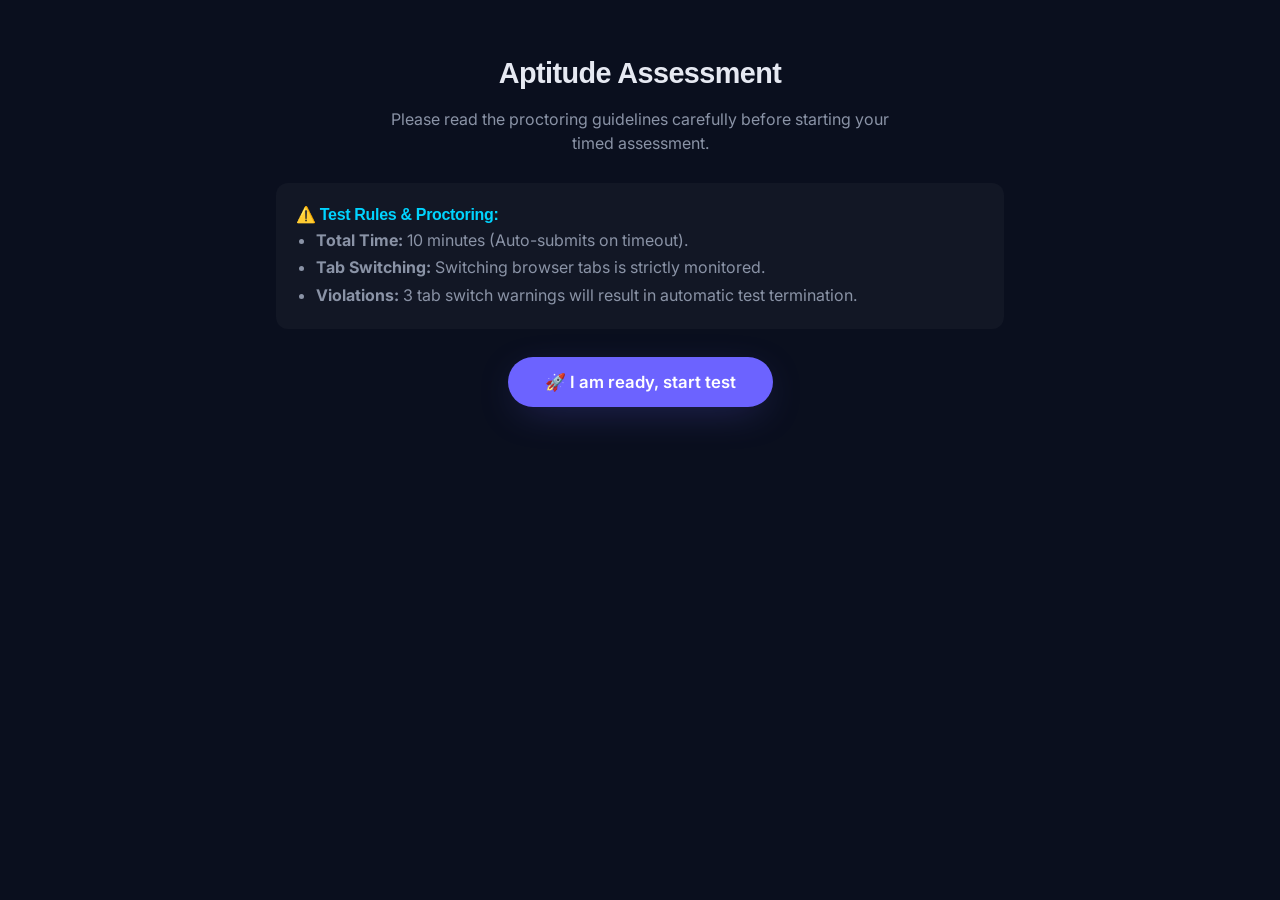
==== aptitude.html @ b6355f8c "Initial commit" ====
<!DOCTYPE html>
<html lang="en">
<head>
  <meta charset="UTF-8" />
  <meta name="viewport" content="width=device-width, initial-scale=1.0"/>
  <title>Aptitude Assessment | CareerPrepX</title>
  <link rel="stylesheet" href="styles.css" />
</head>
<body>

  <div class="app-wrapper">
    <div class="card">
      
      <!-- 1. PRE-TEST CONFIRMATION SCREEN -->
      <div id="start-screen" style="text-align: center; padding: 20px 10px;">
        <h2 style="font-size: 1.8rem; margin-bottom: 12px;">Aptitude Assessment</h2>
        <p style="color: var(--text-muted); max-width: 500px; margin: 0 auto 28px auto;">
          Please read the proctoring guidelines carefully before starting your timed assessment.
        </p>
        
        <div style="background: rgba(255,255,255,0.03); border: 1px solid var(--border-color); border-radius: 12px; padding: 20px; text-align: left; margin-bottom: 28px;">
          <h4 style="margin-top:0; color: var(--accent);">⚠️ Test Rules & Proctoring:</h4>
          <ul style="color: var(--text-muted); padding-left: 20px; line-height: 1.7; margin-bottom: 0;">
            <li><strong>Total Time:</strong> 10 minutes (Auto-submits on timeout).</li>
            <li><strong>Tab Switching:</strong> Switching browser tabs is strictly monitored.</li>
            <li><strong>Violations:</strong> 3 tab switch warnings will result in automatic test termination.</li>
          </ul>
        </div>

        <button class="btn btn-primary" onclick="confirmAndStart()" style="padding: 14px 36px; font-size: 1.05rem;">
          🚀 I am ready, start test
        </button>
      </div>

      <!-- 2. ACTIVE TEST CONTAINER (HIDDEN UNTIL CONFIRMED) -->
      <div id="test-container" style="display: none;">
        <div class="proctor-header">
          <div>
            <h3 style="margin: 0 0 4px 0;">Proctored Test</h3>
            <small style="color: var(--text-muted);">CareerPrepX Engine</small>
          </div>
          <div style="display: flex; gap: 10px;">
            <span class="badge badge-timer">⏱️ <span id="session-timer">10:00</span></span>
            <span class="badge badge-warning">⚠️ Warnings: <span id="warning-counter">0</span>/3</span>
          </div>
        </div>

        <div id="question-card">
          <p style="text-align: center; color: var(--text-muted);">Fetching questions...</p>
        </div>
      </div>

      <!-- 3. SCORE RESULT TABLE (HIDDEN UNTIL SUBMITTED) -->
      <div id="result-screen" style="display: none;">
        <h2 style="text-align: center; margin-bottom: 8px;">Assessment Completed</h2>
        <p style="text-align: center; color: var(--text-muted); margin-bottom: 24px;">Here is your performance summary:</p>

        <table class="results-table">
          <thead>
            <tr>
              <th>Metric</th>
              <th>Result</th>
            </tr>
          </thead>
          <tbody id="result-table-body">
            <!-- Populated dynamically -->
          </tbody>
        </table>

        <div style="text-align: center; margin-top: 28px;">
          <button class="btn btn-primary" onclick="window.location.href='index.html'">Return to Dashboard</button>
        </div>
      </div>

    </div>
  </div>

  <script>
    let questions = [];
    let currentIndex = 0;
    let userAnswers = {};
    let warningCount = 0;
    let timeRemaining = 600;
    let timerInterval = null;
    let startTime = null;

    // Triggered when user clicks "I am ready"
    async function confirmAndStart() {
      document.getElementById('start-screen').style.display = 'none';
      document.getElementById('test-container').style.display = 'block';
      
      startTime = Date.now();
      await fetchQuestions();
    }

    async function fetchQuestions() {
      try {
        const res = await fetch('get_aptitude_questions.php');
        const data = await res.json();
        
        if (data.status === 'success' && data.questions.length > 0) {
          questions = data.questions;
          renderQuestion(0);
          startTimer();
          initProctoring();
        } else {
          document.getElementById('question-card').innerHTML = `<p style="color:var(--danger); text-align:center;">${data.message}</p>`;
        }
      } catch (err) {
        document.getElementById('question-card').innerHTML = `<p style="color:var(--danger); text-align:center;">Error connecting to API. Verify Apache and MySQL.</p>`;
      }
    }

    function renderQuestion(index) {
      const q = questions[index];
      const card = document.getElementById('question-card');
      
      card.innerHTML = `
        <div style="display:flex; justify-content:space-between; align-items:center; margin-bottom:16px;">
          <span style="background:rgba(99,102,241,0.15); color:var(--accent); padding:4px 10px; border-radius:6px; font-size:0.8rem; font-weight:600;">${q.category}</span>
          <span style="color:var(--text-muted); font-size:0.85rem;">Question ${index + 1} of ${questions.length}</span>
        </div>
        <h3 style="margin-bottom:24px; font-weight:600; font-size:1.15rem;">${q.question_text}</h3>
        
        ${['a', 'b', 'c', 'd'].map(opt => `
          <label class="option-label">
            <input type="radio" name="option" value="${opt.toUpperCase()}" 
              ${userAnswers[q.id] === opt.toUpperCase() ? 'checked' : ''} 
              onchange="saveAnswer(${q.id}, '${opt.toUpperCase()}')">
            <strong>${opt.toUpperCase()}:</strong>&nbsp; ${q['option_' + opt]}
          </label>
        `).join('')}

        <div style="display:flex; justify-content:space-between; margin-top:32px;">
          <button class="btn btn-secondary" onclick="prevQ()" ${index === 0 ? 'disabled' : ''}>Previous</button>
          ${index === questions.length - 1 
            ? `<button class="btn btn-success" onclick="submitExam('Completed')">Submit Assessment</button>` 
            : `<button class="btn btn-primary" onclick="nextQ()">Next Question</button>`}
        </div>
      `;
    }

    function saveAnswer(qId, val) {
      userAnswers[qId] = val;
    }

    function prevQ() {
      if (currentIndex > 0) {
        currentIndex--;
        renderQuestion(currentIndex);
      }
    }

    function nextQ() {
      if (currentIndex < questions.length - 1) {
        currentIndex++;
        renderQuestion(currentIndex);
      }
    }

    function startTimer() {
      timerInterval = setInterval(() => {
        timeRemaining--;
        const mins = Math.floor(timeRemaining / 60);
        const secs = timeRemaining % 60;
        document.getElementById('session-timer').textContent = `${mins}:${secs < 10 ? '0' : ''}${secs}`;
        
        if (timeRemaining <= 0) {
          clearInterval(timerInterval);
          alert('Time expired! Submitting assessment automatically.');
          submitExam('Time Expired');
        }
      }, 1000);
    }

    function initProctoring() {
      document.addEventListener('visibilitychange', () => {
        if (document.hidden && document.getElementById('test-container').style.display !== 'none') {
          warningCount++;
          document.getElementById('warning-counter').textContent = warningCount;
          
          if (warningCount >= 3) {
            alert('SECURITY VIOLATION: Exceeded 3 tab switches. Test terminated.');
            submitExam('Terminated (Tab Switch)');
          } else {
            alert(`SECURITY WARNING (${warningCount}/3): Do not switch tabs during assessment!`);
          }
        }
      });
    }

    async function submitExam(reason) {
      clearInterval(timerInterval);
      const timeTaken = Math.floor((Date.now() - startTime) / 1000);

      const payload = {
        answers: userAnswers,
        time_taken: timeTaken,
        warnings: warningCount,
        status: reason
      };

      try {
        const res = await fetch('submit_aptitude.php', {
          method: 'POST',
          headers: { 'Content-Type': 'application/json' },
          body: JSON.stringify(payload)
        });
        const result = await res.json();
        
        if (result.status === 'success') {
          showResultsTable(result);
        } else {
          alert('Error: ' + result.message);
        }
      } catch (err) {
        alert('Transmission error saving exam results.');
      }
    }

    // Displays the structured summary table
    function showResultsTable(res) {
      document.getElementById('test-container').style.display = 'none';
      document.getElementById('result-screen').style.display = 'block';

      const tbody = document.getElementById('result-table-body');
      tbody.innerHTML = `
        <tr>
          <td>Score Percentage</td>
          <td><strong style="color:var(--accent); font-size:1.1rem;">${res.score_percentage}%</strong></td>
        </tr>
        <tr>
          <td>Correct Answers</td>
          <td>${res.correct_answers} / ${res.total_questions}</td>
        </tr>
        <tr>
          <td>Time Elapsed</td>
          <td>${res.time_taken} seconds</td>
        </tr>
        <tr>
          <td>Tab Switching Warnings</td>
          <td>${res.warnings} / 3</td>
        </tr>
        <tr>
          <td>Completion Status</td>
          <td><span style="color:${res.completion_status === 'Completed' ? 'var(--success)' : 'var(--danger)'}; font-weight:600;">${res.completion_status}</span></td>
        </tr>
      `;
    }
  </script>
</body>
</html>
---- styles.css ----
/* 1. Import Inter (Modern, Clean, High-Readability Font) */
@import url('https://fonts.googleapis.com/css2?family=Inter:wght@300;400;500;600;700;800&display=swap');

:root {
  /* 2. Set as main font variable */
  --font-sans: 'Inter', -apple-system, BlinkMacSystemFont, 'Segoe UI', Roboto, sans-serif;
  
  /* Modern font smoothing & tracking defaults */
  --letter-spacing-heading: -0.02em;
}

/* 3. Apply globally */
body {
  font-family: var(--font-sans);
  -webkit-font-smoothing: antialiased;
  -moz-osx-font-smoothing: grayscale;
}

h1, h2, h3, h4, h5, h6 {
  font-family: var(--font-sans);
  letter-spacing: var(--letter-spacing-heading);
  font-weight: 700;
}

:root {
  --bg: #0A0F1E;
  --surface: rgba(255,255,255,0.04);
  --surface-2: rgba(255,255,255,0.06);
  --border: #1E293B;
  --text: #E6E9F2;
  --text-muted: #8A93A6;
  --primary: #6C63FF;
  --accent: #00D4FF;
  --success: #22D3A5;
  --warning: #F59E0B;
  --danger: #ef4444;
  --shadow: 0 10px 40px -12px rgba(108,99,255,0.35);
}
[data-theme="light"] {
  --bg: #F8FAFC;
  --surface: #FFFFFF;
  --surface-2: #F1F5F9;
  --border: #E2E8F0;
  --text: #0F172A;
  --text-muted: #475569;
  --primary: #4F46E5;
  --accent: #0891B2;
  --shadow: 0 8px 24px -12px rgba(79,70,229,0.25);
}

* { box-sizing: border-box; margin: 0; padding: 0; }
html, body { background: var(--bg); color: var(--text); font-family: 'Inter', system-ui, sans-serif; -webkit-font-smoothing: antialiased; line-height: 1.5; }
h1,h2,h3,h4,h5 { font-family: 'Space Grotesk', sans-serif; letter-spacing: -0.02em; font-weight: 700; }
a { color: inherit; text-decoration: none; }
button { font-family: inherit; cursor: pointer; border: 0; }
img { max-width: 100%; display: block; }

/* Layout helpers */
.container { max-width: 1240px; margin: 0 auto; padding: 0 24px; }
.grid { display: grid; gap: 20px; }
.flex { display: flex; }
.between { display: flex; align-items: center; justify-content: space-between; }
.center { display: flex; align-items: center; gap: 10px; }
.muted { color: var(--text-muted); }
.small { font-size: 13px; }
.tiny { font-size: 11px; text-transform: uppercase; letter-spacing: 0.14em; color: var(--text-muted); }

/* Navbar */
.nav { position: sticky; top: 0; z-index: 50; background: color-mix(in oklab, var(--bg) 82%, transparent); border-bottom: 1px solid var(--border); backdrop-filter: blur(14px); }
.nav-inner { display: flex; align-items: center; justify-content: space-between; padding: 16px 24px; max-width: 1240px; margin: 0 auto; }
.brand { display: flex; align-items: center; gap: 10px; font-family: 'Space Grotesk'; font-weight: 700; font-size: 18px; }
.brand-mark { width: 32px; height: 32px; border-radius: 10px; background: linear-gradient(135deg, var(--primary), var(--accent)); display: grid; place-items: center; color: white; font-weight: 700; }
.nav-links { display: flex; gap: 28px; }
.nav-links a { color: var(--text-muted); font-size: 14px; }
.nav-links a:hover { color: var(--text); }
.nav-actions { display: flex; align-items: center; gap: 14px; }

/* Theme toggle */
.theme-toggle { background: var(--surface); border: 1px solid var(--border); color: var(--text); padding: 8px 12px; border-radius: 999px; font-size: 13px; display: inline-flex; align-items: center; gap: 8px; }
.theme-toggle:hover { border-color: var(--primary); }

/* Buttons */
.btn { display: inline-flex; align-items: center; gap: 8px; padding: 12px 22px; border-radius: 999px; font-size: 14px; font-weight: 600; border: 1px solid transparent; transition: transform .05s ease; }
.btn:active { transform: translateY(1px); }
.btn-primary { background: var(--primary); color: #fff; box-shadow: var(--shadow); }
.btn-ghost { background: var(--surface); color: var(--text); border-color: var(--border); }
.btn-accent { background: var(--accent); color: #001018; }
.btn-outline { background: transparent; color: var(--text); border-color: var(--border); }

/* Panels / cards */
.panel { background: var(--surface); border: 1px solid var(--border); border-radius: 18px; padding: 22px; }
.panel h3 { font-size: 18px; margin-bottom: 8px; }
.panel-strong { background: var(--surface-2); }

.pill { display: inline-flex; align-items: center; gap: 6px; padding: 4px 10px; border-radius: 999px; font-size: 12px; border: 1px solid var(--border); background: var(--surface); color: var(--text-muted); }
.pill-primary { color: var(--primary); border-color: color-mix(in oklab, var(--primary) 40%, transparent); background: color-mix(in oklab, var(--primary) 12%, transparent); }
.pill-accent  { color: var(--accent);  border-color: color-mix(in oklab, var(--accent) 40%, transparent);  background: color-mix(in oklab, var(--accent) 12%, transparent); }
.pill-success { color: var(--success); border-color: color-mix(in oklab, var(--success) 40%, transparent); background: color-mix(in oklab, var(--success) 14%, transparent); }
.pill-warning { color: var(--warning); border-color: color-mix(in oklab, var(--warning) 40%, transparent); background: color-mix(in oklab, var(--warning) 14%, transparent); }
.pill-danger  { color: var(--danger);  border-color: color-mix(in oklab, var(--danger) 40%, transparent);  background: color-mix(in oklab, var(--danger) 14%, transparent); }

.badge { padding: 3px 8px; border-radius: 8px; background: var(--surface-2); border: 1px solid var(--border); font-size: 12px; }

/* Hero */
.hero { padding: 88px 0 60px; }
.hero-grid { display: grid; grid-template-columns: 1.15fr 1fr; gap: 48px; align-items: center; }
.hero h1 { font-size: clamp(38px, 5vw, 60px); line-height: 1.05; }
.hero .grad { background: linear-gradient(90deg, var(--primary), var(--accent)); -webkit-background-clip: text; background-clip: text; color: transparent; }
.hero p.lead { color: var(--text-muted); font-size: 18px; margin: 20px 0 28px; max-width: 560px; }
.hero-ctas { display: flex; gap: 12px; flex-wrap: wrap; }

.readiness-card { padding: 24px; }
.ring { width: 180px; height: 180px; margin: 0 auto; position: relative; }
.ring svg { transform: rotate(-90deg); }
.ring .num { position: absolute; inset: 0; display: grid; place-items: center; font-family: 'Space Grotesk'; font-weight: 700; font-size: 44px; }
.stat-row { display: grid; grid-template-columns: repeat(3,1fr); gap: 10px; margin-top: 22px; }
.stat { text-align: center; padding: 12px; border: 1px solid var(--border); border-radius: 14px; background: var(--surface-2); }
.stat .v { font-family: 'Space Grotesk'; font-size: 20px; font-weight: 700; }
.stat .l { font-size: 11px; color: var(--text-muted); text-transform: uppercase; letter-spacing: 0.1em; margin-top: 2px; }

/* Stat strip */
.strip { display: grid; grid-template-columns: repeat(4, 1fr); gap: 16px; padding: 24px 0; border-top: 1px solid var(--border); border-bottom: 1px solid var(--border); margin: 40px 0; }
.strip .item { text-align: center; }
.strip .num { font-family: 'Space Grotesk'; font-size: 28px; font-weight: 700; }
.strip .lbl { color: var(--text-muted); font-size: 12px; text-transform: uppercase; letter-spacing: 0.15em; }

/* Section */
.section { padding: 72px 0; }
.section-head { text-align: center; margin-bottom: 40px; }
.section-head h2 { font-size: clamp(28px, 3.5vw, 42px); }
.section-head p { color: var(--text-muted); margin-top: 10px; max-width: 640px; margin-inline: auto; }

/* Features bento */
.bento { display: grid; grid-template-columns: repeat(6, 1fr); gap: 18px; }
.bento .panel { min-height: 220px; }
.b-1 { grid-column: span 3; }
.b-2 { grid-column: span 3; }
.b-3 { grid-column: span 2; }
.b-4 { grid-column: span 2; }
.b-5 { grid-column: span 2; }
.b-6 { grid-column: span 3; }
.b-7 { grid-column: span 3; }
.feature-icon { width: 40px; height: 40px; border-radius: 12px; background: color-mix(in oklab, var(--primary) 18%, transparent); display: grid; place-items: center; color: var(--primary); font-weight: 700; margin-bottom: 12px; border: 1px solid color-mix(in oklab, var(--primary) 30%, transparent); }

/* Code preview */
.code { background: #060B18; border: 1px solid var(--border); border-radius: 12px; padding: 14px 16px; font-family: ui-monospace, "SF Mono", Menlo, monospace; font-size: 12.5px; color: #cfd6ea; overflow: auto; }
[data-theme="light"] .code { background: #0F172A; color: #E2E8F0; }
.code .k { color: #8ab4ff; }
.code .s { color: #7ee2b8; }
.code .c { color: #6b7ba0; }

/* Bars */
.bar { height: 8px; background: var(--surface-2); border-radius: 999px; overflow: hidden; border: 1px solid var(--border); }
.bar > i { display: block; height: 100%; background: linear-gradient(90deg, var(--primary), var(--accent)); }
.metric-row { display: flex; align-items: center; gap: 12px; margin-top: 10px; font-size: 13px; }
.metric-row .lbl { width: 96px; color: var(--text-muted); }
.metric-row .bar { flex: 1; }
.metric-row .val { width: 40px; text-align: right; font-weight: 600; }

/* How it works */
.hiw { display: grid; grid-template-columns: 1fr 1fr; gap: 40px; align-items: center; }
.steps { display: grid; gap: 14px; }
.step { display: flex; gap: 14px; padding: 16px; border: 1px solid var(--border); border-radius: 14px; background: var(--surface); }
.step .n { width: 32px; height: 32px; border-radius: 10px; background: color-mix(in oklab, var(--primary) 22%, transparent); color: var(--primary); font-weight: 700; display: grid; place-items: center; border: 1px solid color-mix(in oklab, var(--primary) 40%, transparent); flex: 0 0 32px; }
.step h4 { font-size: 15px; }
.step p { color: var(--text-muted); font-size: 13px; margin-top: 4px; }

/* Chat mock */
.chat { display: grid; gap: 12px; }
.bubble { padding: 14px 16px; border-radius: 16px; border: 1px solid var(--border); max-width: 92%; }
.bubble.ai { background: var(--surface-2); }
.bubble.me { background: color-mix(in oklab, var(--primary) 14%, transparent); border-color: color-mix(in oklab, var(--primary) 35%, transparent); margin-left: auto; }
.bubble .who { font-size: 11px; text-transform: uppercase; letter-spacing: 0.14em; color: var(--text-muted); margin-bottom: 6px; }

/* Table */
.table { width: 100%; border-collapse: separate; border-spacing: 0; }
.table th, .table td { text-align: left; padding: 14px 16px; border-bottom: 1px solid var(--border); font-size: 14px; }
.table thead th { color: var(--text-muted); font-weight: 600; font-size: 12px; text-transform: uppercase; letter-spacing: 0.12em; background: var(--surface-2); }
.table tbody tr:hover { background: var(--surface-2); }

/* Footer */
footer { border-top: 1px solid var(--border); padding: 40px 0; margin-top: 60px; color: var(--text-muted); font-size: 13px; }
footer .container { display: flex; justify-content: space-between; flex-wrap: wrap; gap: 16px; }

/* App shell (dashboard/aptitude/etc.) */
.app { display: grid; grid-template-columns: 260px 1fr; min-height: 100vh; }
.sidebar { border-right: 1px solid var(--border); background: var(--surface); padding: 20px; position: sticky; top: 0; height: 100vh; }
.sidebar .brand { margin-bottom: 24px; }
.side-nav { display: flex; flex-direction: column; gap: 4px; }
.side-nav a { padding: 10px 12px; border-radius: 10px; color: var(--text-muted); font-size: 14px; border: 1px solid transparent; }
.side-nav a:hover { background: var(--surface-2); color: var(--text); }
.side-nav a.active { background: color-mix(in oklab, var(--primary) 15%, transparent); border-color: color-mix(in oklab, var(--primary) 35%, transparent); color: var(--text); }
.main { padding: 28px 36px; }
.page-head { display: flex; align-items: end; justify-content: space-between; margin-bottom: 28px; flex-wrap: wrap; gap: 16px; }
.page-head h1 { font-size: 30px; }
.page-head p { color: var(--text-muted); margin-top: 6px; }

/* Metric card */
.metrics { display: grid; grid-template-columns: repeat(4, 1fr); gap: 16px; }
.metric { padding: 20px; border: 1px solid var(--border); border-radius: 16px; background: var(--surface); }
.metric .lbl { color: var(--text-muted); font-size: 12px; text-transform: uppercase; letter-spacing: 0.12em; }
.metric .v { font-family: 'Space Grotesk'; font-size: 30px; font-weight: 700; margin-top: 6px; }
.metric .sub { color: var(--success); font-size: 12px; margin-top: 4px; }

/* Aptitude */
.opt { display: flex; align-items: center; gap: 12px; padding: 14px 16px; border: 1px solid var(--border); border-radius: 12px; background: var(--surface); cursor: pointer; }
.opt:hover { border-color: var(--primary); }
.opt input { accent-color: var(--primary); }
.tabs { display: flex; gap: 8px; flex-wrap: wrap; }
.tab { padding: 8px 14px; border-radius: 999px; border: 1px solid var(--border); background: var(--surface); font-size: 13px; color: var(--text-muted); cursor: pointer; }
.tab.active { color: var(--text); border-color: color-mix(in oklab, var(--primary) 45%, transparent); background: color-mix(in oklab, var(--primary) 14%, transparent); }

/* Resume */
.drop { border: 2px dashed var(--border); border-radius: 18px; padding: 44px; text-align: center; background: var(--surface); }
.drop:hover { border-color: var(--primary); }
.kw { display: flex; flex-wrap: wrap; gap: 8px; }

/* Coding */
.split { display: grid; grid-template-columns: 1fr 1.1fr; gap: 20px; }
.editor { background: #060B18; border: 1px solid var(--border); border-radius: 14px; padding: 0; overflow: hidden; }
[data-theme="light"] .editor { background: #0F172A; }
.editor-bar { display: flex; align-items: center; justify-content: space-between; padding: 10px 14px; border-bottom: 1px solid var(--border); background: rgba(255,255,255,0.03); }
.editor pre { padding: 16px; color: #cfd6ea; font-family: ui-monospace, Menlo, monospace; font-size: 13px; overflow: auto; min-height: 320px; }
.select { background: var(--surface); border: 1px solid var(--border); color: var(--text); border-radius: 10px; padding: 6px 10px; font-size: 13px; }
.test { display: flex; justify-content: space-between; padding: 12px 14px; border: 1px solid var(--border); border-radius: 12px; background: var(--surface); font-family: ui-monospace, Menlo, monospace; font-size: 12.5px; }

/* Progress mini */
.mini { display: grid; grid-template-columns: repeat(3, 1fr); gap: 16px; }

/* Responsive */
@media (max-width: 1000px) {
  .hero-grid, .hiw, .split { grid-template-columns: 1fr; }
  .bento { grid-template-columns: repeat(2, 1fr); }
  .b-1,.b-2,.b-3,.b-4,.b-5,.b-6,.b-7 { grid-column: span 2; }
  .strip { grid-template-columns: repeat(2, 1fr); }
  .app { grid-template-columns: 1fr; }
  .sidebar { position: static; height: auto; }
  .metrics { grid-template-columns: repeat(2,1fr); }
  .nav-links { display: none; }
}

/* ==========================================================================
   ADDED PROCTORED TEST & ASSESSMENT LAYOUT EXTENSIONS
   ========================================================================== */

/* Centered card wrapper for test confirmation & summary screens */
.app-wrapper {
  width: 100%;
  max-width: 780px;
  margin: 32px auto;
  padding: 0 16px;
}

.proctor-header {
  display: flex;
  justify-content: space-between;
  align-items: center;
  padding-bottom: 20px;
  margin-bottom: 24px;
  border-bottom: 1px solid var(--border);
}

.badge-timer {
  background: color-mix(in oklab, var(--success) 14%, transparent);
  color: var(--success);
  border: 1px solid color-mix(in oklab, var(--success) 40%, transparent);
}

.badge-warning {
  background: color-mix(in oklab, var(--danger) 14%, transparent);
  color: var(--danger);
  border: 1px solid color-mix(in oklab, var(--danger) 40%, transparent);
}

/* Option Cards that hook into the existing .opt theme */
.option-label {
  display: flex;
  align-items: center;
  gap: 12px;
  padding: 14px 18px;
  margin: 12px 0;
  border: 1px solid var(--border);
  border-radius: 12px;
  background: var(--surface);
  cursor: pointer;
  transition: all 0.15s ease;
}

.option-label:hover {
  border-color: var(--primary);
  background: var(--surface-2);
}

.option-label input[type="radio"] {
  accent-color: var(--primary);
  width: 16px;
  height: 16px;
}

/* Structured Results Summary Table */
.results-table {
  width: 100%;
  border-collapse: separate;
  border-spacing: 0;
  margin: 20px 0;
  border: 1px solid var(--border);
  border-radius: 12px;
  overflow: hidden;
}

.results-table th, 
.results-table td {
  padding: 14px 18px;
  text-align: left;
  border-bottom: 1px solid var(--border);
  font-size: 14px;
}

.results-table tr:last-child td {
  border-bottom: none;
}

.results-table th {
  color: var(--text-muted);
  font-size: 12px;
  text-transform: uppercase;
  letter-spacing: 0.12em;
  background: var(--surface-2);
}
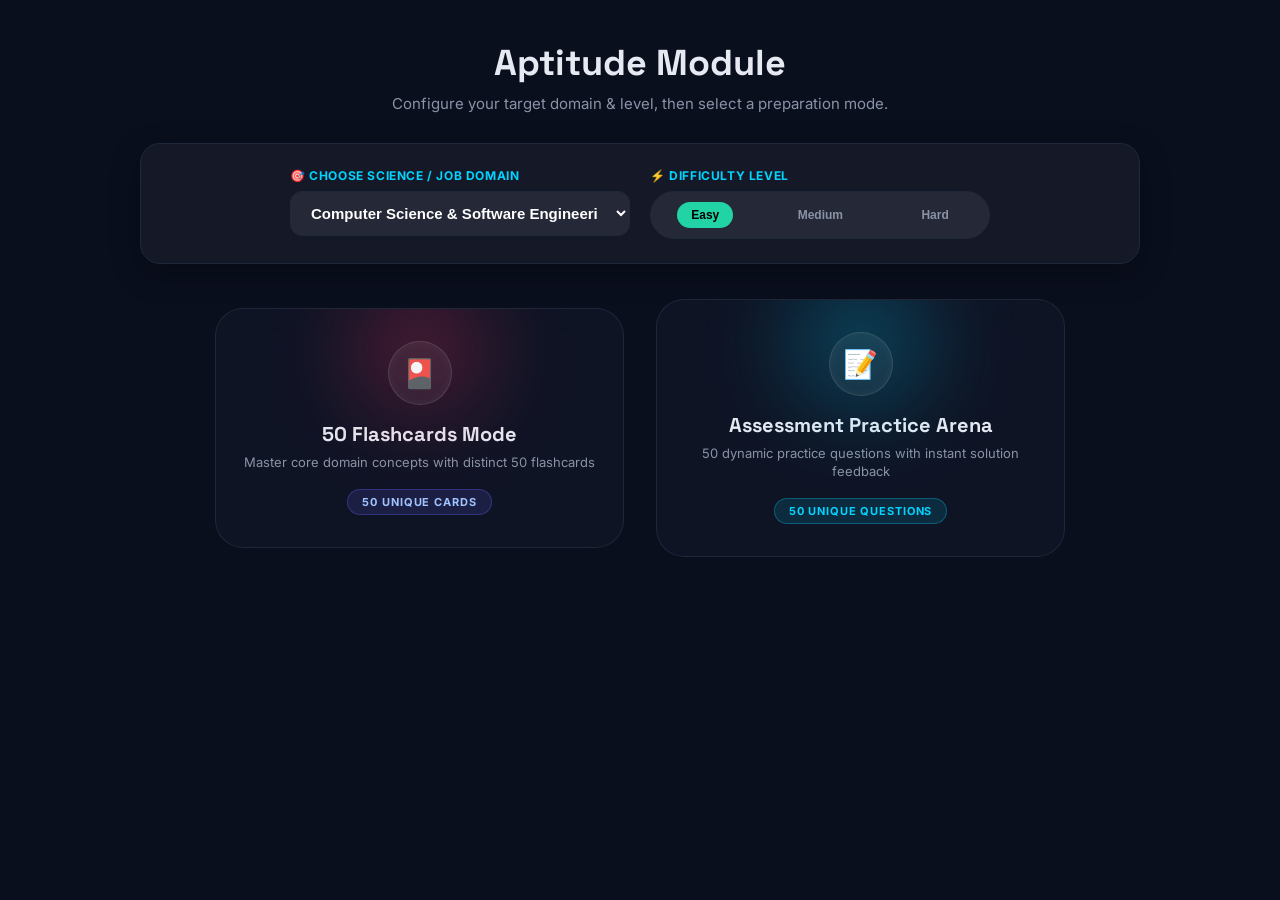
==== commit e2f8afaf: "added aptitide in both modes, chnaged ui" ====
--- a/aptitude.html
+++ b/aptitude.html
@@ -1,251 +1,832 @@
 <!DOCTYPE html>
-<html lang="en">
+<html lang="en" data-theme="dark">
 <head>
-  <meta charset="UTF-8" />
-  <meta name="viewport" content="width=device-width, initial-scale=1.0"/>
-  <title>Aptitude Assessment | CareerPrepX</title>
-  <link rel="stylesheet" href="styles.css" />
+  <meta charset="UTF-8">
+  <meta name="viewport" content="width=device-width, initial-scale=1.0">
+  <title>Aptitude Assessment Module</title>
+  <style>
+    @import url('https://fonts.googleapis.com/css2?family=Inter:wght@300;400;500;600;700;800&family=Space+Grotesk:wght@500;600;700&display=swap');
+
+    :root {
+      --font-sans: 'Inter', -apple-system, BlinkMacSystemFont, sans-serif;
+      --font-heading: 'Space Grotesk', sans-serif;
+
+      --bg: #0A0F1E;
+      --surface: rgba(255, 255, 255, 0.04);
+      --surface-2: rgba(255, 255, 255, 0.07);
+      --border: #1E293B;
+      --text: #E6E9F2;
+      --text-muted: #8A93A6;
+      --primary: #6C63FF;
+      --accent: #00D4FF;
+      --success: #22D3A5;
+      --warning: #F59E0B;
+      --danger: #ef4444;
+
+      --card-front-bg: rgba(20, 35, 28, 0.9);
+      --card-front-border: #2A4839;
+      --card-front-text: #CAFFBF;
+
+      --card-back-bg: rgba(40, 32, 20, 0.9);
+      --card-back-border: #524227;
+      --card-back-text: #FDFFB6;
+    }
+
+    * { box-sizing: border-box; margin: 0; padding: 0; }
+    body {
+      background: var(--bg);
+      color: var(--text);
+      font-family: var(--font-sans);
+      padding: 40px 20px;
+      min-height: 100vh;
+    }
+
+    .container { max-width: 1000px; margin: 0 auto; }
+
+    /* Header */
+    .header {
+      text-align: center;
+      margin-bottom: 30px;
+    }
+    .header h1 {
+      font-family: var(--font-heading);
+      font-size: 36px;
+      margin-bottom: 8px;
+    }
+    .header p {
+      color: var(--text-muted);
+      font-size: 15px;
+    }
+
+    /* GLOBAL SELECTION HUB */
+    .global-controls {
+      background: var(--surface);
+      border: 1px solid var(--border);
+      border-radius: 20px;
+      padding: 24px;
+      margin-bottom: 35px;
+      display: flex;
+      flex-direction: column;
+      gap: 16px;
+      align-items: center;
+      box-shadow: 0 10px 30px rgba(0,0,0,0.3);
+    }
+    .controls-row {
+      display: flex;
+      gap: 20px;
+      width: 100%;
+      max-width: 700px;
+      flex-wrap: wrap;
+      justify-content: center;
+    }
+    .control-group {
+      flex: 1;
+      min-width: 250px;
+      display: flex;
+      flex-direction: column;
+      gap: 8px;
+    }
+    .control-label {
+      font-size: 12px;
+      font-weight: 700;
+      text-transform: uppercase;
+      letter-spacing: 0.05em;
+      color: var(--accent);
+    }
+    .big-select {
+      background: var(--surface-2);
+      border: 1px solid var(--border);
+      color: #fff;
+      padding: 12px 16px;
+      border-radius: 12px;
+      font-size: 15px;
+      font-weight: 600;
+      outline: none;
+      cursor: pointer;
+      width: 100%;
+    }
+    .big-select option {
+      background: #0A0F1E;
+      color: #fff;
+    }
+
+    /* PAGE VIEWS */
+    .page-view { display: none; }
+    .page-view.active { display: block; }
+
+    .back-btn {
+      display: inline-flex;
+      align-items: center;
+      gap: 8px;
+      background: var(--surface-2);
+      border: 1px solid var(--border);
+      color: var(--text);
+      padding: 8px 18px;
+      border-radius: 999px;
+      font-size: 13px;
+      font-weight: 600;
+      cursor: pointer;
+      margin-bottom: 24px;
+      transition: all 0.2s ease;
+    }
+    .back-btn:hover { background: rgba(255, 255, 255, 0.12); }
+
+    /* FLOATING ORBS MODE SELECTOR HUB */
+    .mode-selector-hub {
+      display: flex;
+      justify-content: center;
+      align-items: center;
+      gap: 32px;
+      margin: 20px auto;
+      max-width: 850px;
+    }
+
+    .floating-orb-card {
+      position: relative;
+      flex: 1;
+      background: rgba(18, 24, 40, 0.7);
+      border: 1px solid rgba(255, 255, 255, 0.08);
+      border-radius: 28px;
+      padding: 32px 24px;
+      display: flex;
+      flex-direction: column;
+      align-items: center;
+      text-align: center;
+      cursor: pointer;
+      backdrop-filter: blur(16px);
+      overflow: hidden;
+      transition: all 0.4s cubic-bezier(0.34, 1.56, 0.64, 1);
+      animation: floatIdle 6s ease-in-out infinite alternate;
+    }
+
+    .floating-orb-card:nth-child(2) { animation-delay: -3s; }
+
+    @keyframes floatIdle {
+      0% { transform: translateY(0px); }
+      100% { transform: translateY(-10px); }
+    }
+
+    .orb-glow {
+      position: absolute;
+      top: -20px;
+      width: 120px;
+      height: 120px;
+      border-radius: 50%;
+      filter: blur(50px);
+      opacity: 0.35;
+      transition: opacity 0.3s ease;
+      pointer-events: none;
+    }
+    .orb-pink { background: #FF3366; }
+    .orb-blue { background: #00D4FF; }
+
+    .orb-icon-wrapper {
+      width: 64px;
+      height: 64px;
+      border-radius: 50%;
+      background: rgba(255, 255, 255, 0.05);
+      border: 1px solid rgba(255, 255, 255, 0.12);
+      display: grid;
+      place-items: center;
+      margin-bottom: 16px;
+      position: relative;
+      z-index: 2;
+      box-shadow: inset 0 0 12px rgba(255, 255, 255, 0.05);
+      transition: transform 0.3s ease;
+    }
+
+    .orb-emoji { font-size: 28px; }
+
+    .orb-content h3 {
+      font-family: var(--font-heading);
+      font-size: 20px;
+      color: #E6E9F2;
+      margin-bottom: 6px;
+      font-weight: 700;
+    }
+
+    .orb-content p {
+      font-size: 13px;
+      color: #8A93A6;
+      line-height: 1.4;
+      margin-bottom: 18px;
+    }
+
+    .orb-badge {
+      font-size: 11px;
+      font-weight: 700;
+      text-transform: uppercase;
+      letter-spacing: 0.08em;
+      padding: 5px 14px;
+      border-radius: 999px;
+      background: rgba(108, 99, 255, 0.15);
+      color: #A0C4FF;
+      border: 1px solid rgba(108, 99, 255, 0.3);
+    }
+
+    .badge-proctor {
+      background: rgba(0, 212, 255, 0.12);
+      color: #00D4FF;
+      border-color: rgba(0, 212, 255, 0.3);
+    }
+
+    .floating-orb-card:hover {
+      transform: translateY(-8px) scale(1.02);
+      border-color: rgba(255, 255, 255, 0.25);
+      box-shadow: 0 20px 40px -15px rgba(0, 0, 0, 0.5);
+    }
+
+    /* 1. FLASHCARD PAGE */
+    .card-tracker {
+      text-align: center;
+      font-size: 14px;
+      color: var(--text-muted);
+      margin-bottom: 12px;
+      font-weight: 600;
+    }
+
+    .flashcard-wrapper {
+      perspective: 1200px;
+      width: 100%;
+      max-width: 620px;
+      height: 350px;
+      margin: 10px auto 32px;
+      cursor: pointer;
+    }
+
+    .flashcard-inner {
+      position: relative;
+      width: 100%;
+      height: 100%;
+      text-align: center;
+      transition: transform 0.7s cubic-bezier(0.34, 1.2, 0.64, 1);
+      transform-style: preserve-3d;
+      border-radius: 24px;
+    }
+
+    .flashcard-wrapper.flipped .flashcard-inner { transform: rotateY(180deg); }
+
+    .flashcard-front, .flashcard-back {
+      position: absolute;
+      inset: 0;
+      backface-visibility: hidden;
+      border-radius: 24px;
+      padding: 36px;
+      display: flex;
+      flex-direction: column;
+      justify-content: space-between;
+      align-items: center;
+      box-shadow: 0 16px 40px rgba(0,0,0,0.25);
+    }
+
+    .flashcard-front {
+      background: var(--card-front-bg);
+      border: 2px solid var(--card-front-border);
+      color: var(--card-front-text);
+    }
+
+    .flashcard-back {
+      background: var(--card-back-bg);
+      border: 2px solid var(--card-back-border);
+      color: var(--card-back-text);
+      transform: rotateY(180deg);
+    }
+
+    .card-tag {
+      font-size: 11px;
+      font-weight: 700;
+      text-transform: uppercase;
+      padding: 6px 14px;
+      border-radius: 999px;
+      background: rgba(0, 0, 0, 0.2);
+    }
+
+    .card-body-text {
+      font-size: 18px;
+      font-weight: 600;
+      line-height: 1.5;
+      margin: auto 0;
+    }
+
+    .flashcard-controls {
+      display: flex;
+      justify-content: center;
+      align-items: center;
+      gap: 16px;
+    }
+
+    /* 2. ASSESSMENT ARENA PAGE */
+    .time-warning-banner {
+      display: none;
+      align-items: center;
+      justify-content: center;
+      padding: 12px 18px;
+      background: rgba(245, 158, 11, 0.15);
+      border: 1px solid rgba(245, 158, 11, 0.35);
+      border-radius: 12px;
+      color: var(--warning);
+      font-size: 14px;
+      font-weight: 600;
+      margin-bottom: 20px;
+    }
+
+    .arena-header {
+      display: flex;
+      align-items: center;
+      justify-content: space-between;
+      padding: 16px 20px;
+      background: var(--surface);
+      border: 1px solid var(--border);
+      border-radius: 16px;
+      margin-bottom: 20px;
+    }
+
+    .arena-workspace {
+      display: grid;
+      grid-template-columns: 1fr 1fr;
+      gap: 20px;
+    }
+
+    .arena-panel {
+      background: var(--surface);
+      border: 1px solid var(--border);
+      border-radius: 16px;
+      padding: 24px;
+      display: flex;
+      flex-direction: column;
+    }
+
+    .exam-option {
+      display: flex;
+      align-items: center;
+      gap: 12px;
+      padding: 14px 18px;
+      margin: 8px 0;
+      border: 1px solid var(--border);
+      border-radius: 12px;
+      background: var(--surface-2);
+      cursor: pointer;
+      transition: all 0.2s ease;
+    }
+
+    .exam-option input[type="radio"] { accent-color: var(--primary); }
+
+    .exam-option.correct {
+      background: rgba(34, 211, 165, 0.15) !important;
+      border-color: var(--success) !important;
+      color: var(--success) !important;
+      font-weight: 700;
+    }
+
+    .exam-option.incorrect {
+      background: rgba(239, 68, 68, 0.15) !important;
+      border-color: var(--danger) !important;
+      color: var(--danger) !important;
+      font-weight: 700;
+    }
+
+    .solution-box {
+      display: none;
+      margin-top: 16px;
+      padding: 14px;
+      border-radius: 12px;
+      background: rgba(0, 212, 255, 0.08);
+      border: 1px solid rgba(0, 212, 255, 0.25);
+      color: var(--accent);
+      font-size: 13px;
+      line-height: 1.4;
+    }
+
+    .btn {
+      display: inline-flex;
+      align-items: center;
+      gap: 8px;
+      padding: 12px 24px;
+      border-radius: 999px;
+      font-size: 14px;
+      font-weight: 600;
+      border: 1px solid transparent;
+      cursor: pointer;
+      transition: opacity 0.2s;
+    }
+    .btn:disabled { opacity: 0.4; cursor: not-allowed; }
+    .btn-primary { background: var(--primary); color: #fff; }
+    .btn-ghost { background: var(--surface); color: var(--text); border: 1px solid var(--border); }
+    .btn-success { background: var(--success); color: #000; }
+
+    .difficulty-selector {
+      display: flex;
+      gap: 6px;
+      background: var(--surface-2);
+      padding: 4px;
+      border-radius: 999px;
+      border: 1px solid var(--border);
+    }
+
+    .diff-btn {
+      padding: 6px 14px;
+      border-radius: 999px;
+      font-size: 12px;
+      font-weight: 600;
+      color: var(--text-muted);
+      background: transparent;
+      border: 0;
+      cursor: pointer;
+    }
+
+    .diff-btn.easy.active { background: var(--success); color: #000; }
+    .diff-btn.medium.active { background: var(--warning); color: #000; }
+    .diff-btn.hard.active { background: var(--danger); color: #fff; }
+
+    @media (max-width: 768px) {
+      .mode-selector-hub { flex-direction: column; }
+      .arena-workspace { grid-template-columns: 1fr; }
+    }
+  </style>
 </head>
 <body>
 
-  <div class="app-wrapper">
-    <div class="card">
-      
-      <!-- 1. PRE-TEST CONFIRMATION SCREEN -->
-      <div id="start-screen" style="text-align: center; padding: 20px 10px;">
-        <h2 style="font-size: 1.8rem; margin-bottom: 12px;">Aptitude Assessment</h2>
-        <p style="color: var(--text-muted); max-width: 500px; margin: 0 auto 28px auto;">
-          Please read the proctoring guidelines carefully before starting your timed assessment.
-        </p>
-        
-        <div style="background: rgba(255,255,255,0.03); border: 1px solid var(--border-color); border-radius: 12px; padding: 20px; text-align: left; margin-bottom: 28px;">
-          <h4 style="margin-top:0; color: var(--accent);">⚠️ Test Rules & Proctoring:</h4>
-          <ul style="color: var(--text-muted); padding-left: 20px; line-height: 1.7; margin-bottom: 0;">
-            <li><strong>Total Time:</strong> 10 minutes (Auto-submits on timeout).</li>
-            <li><strong>Tab Switching:</strong> Switching browser tabs is strictly monitored.</li>
-            <li><strong>Violations:</strong> 3 tab switch warnings will result in automatic test termination.</li>
-          </ul>
-        </div>
-
-        <button class="btn btn-primary" onclick="confirmAndStart()" style="padding: 14px 36px; font-size: 1.05rem;">
-          🚀 I am ready, start test
-        </button>
+  <div class="container">
+    
+    <!-- PAGE 1: MODE SELECTION HUB -->
+    <div id="homePage" class="page-view active">
+      <div class="header">
+        <h1>Aptitude Module</h1>
+        <p>Configure your target domain & level, then select a preparation mode.</p>
       </div>
 
-      <!-- 2. ACTIVE TEST CONTAINER (HIDDEN UNTIL CONFIRMED) -->
-      <div id="test-container" style="display: none;">
-        <div class="proctor-header">
-          <div>
-            <h3 style="margin: 0 0 4px 0;">Proctored Test</h3>
-            <small style="color: var(--text-muted);">CareerPrepX Engine</small>
-          </div>
-          <div style="display: flex; gap: 10px;">
-            <span class="badge badge-timer">⏱️ <span id="session-timer">10:00</span></span>
-            <span class="badge badge-warning">⚠️ Warnings: <span id="warning-counter">0</span>/3</span>
-          </div>
-        </div>
-
-        <div id="question-card">
-          <p style="text-align: center; color: var(--text-muted);">Fetching questions...</p>
+      <!-- DOMAIN & DIFFICULTY SELECTION -->
+      <div class="global-controls">
+        <div class="controls-row">
+          <div class="control-group">
+            <span class="control-label">🎯 Choose Science / Job Domain</span>
+            <select class="big-select" id="domainSelect" onchange="updateDomainSelection()">
+              <option value="cs">Computer Science & Software Engineering</option>
+              <option value="ds">Data Science & AI / ML</option>
+              <option value="ee">Electrical & Electronics Engineering</option>
+              <option value="mech">Mechanical & Automation Engineering</option>
+              <option value="civil">Civil & Structural Engineering</option>
+              <option value="physics">Physics & Aerospace Science</option>
+              <option value="bio">Biotechnology & Life Sciences</option>
+            </select>
+          </div>
+
+          <div class="control-group">
+            <span class="control-label">⚡ Difficulty Level</span>
+            <div class="difficulty-selector" style="height: 48px; align-items: center; justify-content: space-around;">
+              <button class="diff-btn easy active" onclick="setGlobalDiff('easy', this)">Easy</button>
+              <button class="diff-btn medium" onclick="setGlobalDiff('medium', this)">Medium</button>
+              <button class="diff-btn hard" onclick="setGlobalDiff('hard', this)">Hard</button>
+            </div>
+          </div>
         </div>
       </div>
 
-      <!-- 3. SCORE RESULT TABLE (HIDDEN UNTIL SUBMITTED) -->
-      <div id="result-screen" style="display: none;">
-        <h2 style="text-align: center; margin-bottom: 8px;">Assessment Completed</h2>
-        <p style="text-align: center; color: var(--text-muted); margin-bottom: 24px;">Here is your performance summary:</p>
-
-        <table class="results-table">
-          <thead>
-            <tr>
-              <th>Metric</th>
-              <th>Result</th>
-            </tr>
-          </thead>
-          <tbody id="result-table-body">
-            <!-- Populated dynamically -->
-          </tbody>
-        </table>
-
-        <div style="text-align: center; margin-top: 28px;">
-          <button class="btn btn-primary" onclick="window.location.href='index.html'">Return to Dashboard</button>
+      <div class="mode-selector-hub">
+        <!-- Card 1 -->
+        <div class="floating-orb-card" onclick="openPage('flashcardsPage')">
+          <div class="orb-glow orb-pink"></div>
+          <div class="orb-icon-wrapper">
+            <span class="orb-emoji">🎴</span>
+          </div>
+          <div class="orb-content">
+            <h3>50 Flashcards Mode</h3>
+            <p>Master core domain concepts with distinct 50 flashcards</p>
+          </div>
+          <span class="orb-badge">50 Unique Cards</span>
+        </div>
+
+        <!-- Card 2 -->
+        <div class="floating-orb-card" onclick="openPage('arenaPage')">
+          <div class="orb-glow orb-blue"></div>
+          <div class="orb-icon-wrapper">
+            <span class="orb-emoji">📝</span>
+          </div>
+          <div class="orb-content">
+            <h3>Assessment Practice Arena</h3>
+            <p>50 dynamic practice questions with instant solution feedback</p>
+          </div>
+          <span class="orb-badge badge-proctor">50 Unique Questions</span>
         </div>
       </div>
-
     </div>
+
+
+    <!-- PAGE 2: FLASHCARDS DEDICATED VIEW -->
+    <div id="flashcardsPage" class="page-view">
+      <button class="back-btn" onclick="openPage('homePage')">← Back to Modes</button>
+
+      <div class="card-tracker">
+        Card <span id="currentCardIndex">1</span> of <span id="totalCardsCount">50</span>
+      </div>
+
+      <div class="flashcard-wrapper" id="flashcardWrapper" onclick="flipCard()">
+        <div class="flashcard-inner">
+          <div class="flashcard-front">
+            <span class="card-tag" id="cardTopic">Domain</span>
+            <div class="card-body-text" id="cardQuestion">Question text here</div>
+            <span style="font-size: 12px; opacity: 0.7;">💡 Click to Flip Card</span>
+          </div>
+          <div class="flashcard-back">
+            <span class="card-tag">Answer & Explanation</span>
+            <div class="card-body-text" id="cardAnswer">Answer text here</div>
+            <span style="font-size: 12px; opacity: 0.7;">✨ Click to flip back</span>
+          </div>
+        </div>
+      </div>
+
+      <div class="flashcard-controls">
+        <button class="btn btn-ghost" id="prevCardBtn" onclick="prevCard()">← Previous</button>
+        <button class="btn btn-primary" onclick="flipCard()">🔄 Flip Card</button>
+        <button class="btn btn-ghost" id="nextCardBtn" onclick="nextCard()">Next Card →</button>
+      </div>
+    </div>
+
+
+    <!-- PAGE 3: PRACTICE ARENA DEDICATED VIEW -->
+    <div id="arenaPage" class="page-view">
+      <button class="back-btn" onclick="openPage('homePage')">← Back to Modes</button>
+
+      <div class="time-warning-banner" id="timeWarningBanner">
+        <span>⏱️ Time's up! Continue practicing at your pace.</span>
+      </div>
+
+      <div class="arena-header">
+        <div>
+          <span style="font-size: 12px; font-weight: 700; color: var(--accent); text-transform: uppercase;" id="arenaDomainBadge">Domain</span>
+          <h3 id="arenaTitle">Question 1 of 50</h3>
+        </div>
+        <div style="font-size: 13px; font-weight: 700; color: var(--accent);" id="timerDisplay">⏱️ 15:00 Remaining</div>
+      </div>
+
+      <div class="arena-workspace">
+        <div class="arena-panel">
+          <h4 style="margin-bottom: 12px;" id="practiceQuestionNum">Question 1</h4>
+          <p id="practiceQuestionText" style="font-size: 16px; line-height: 1.5;">Question text goes here</p>
+        </div>
+        
+        <div class="arena-panel">
+          <div id="optionsContainer">
+            <!-- Options dynamically populated -->
+          </div>
+
+          <div class="solution-box" id="solutionBox">
+            <strong>💡 Correct Answer:</strong> <span id="correctAnswerText"></span><br><br>
+            <span id="explanationText"></span>
+          </div>
+
+          <div style="margin-top: auto; display: flex; gap: 12px; padding-top: 16px;">
+            <button class="btn btn-primary" id="submitAnsBtn" onclick="submitAnswer()">Submit Answer</button>
+            <button class="btn btn-success" id="nextQsBtn" onclick="nextQuestion()" style="display: none;">Next Question →</button>
+          </div>
+        </div>
+      </div>
+    </div>
+
   </div>
 
+  <!-- SCRIPT -->
   <script>
-    let questions = [];
-    let currentIndex = 0;
-    let userAnswers = {};
-    let warningCount = 0;
-    let timeRemaining = 600;
+    let selectedDomain = 'cs';
+    let selectedDiff = 'easy';
+
+    function setGlobalDiff(diff, btn) {
+      selectedDiff = diff;
+      const buttons = btn.parentElement.querySelectorAll('.diff-btn');
+      buttons.forEach(b => b.classList.remove('active'));
+      btn.classList.add('active');
+    }
+
+    function updateDomainSelection() {
+      selectedDomain = document.getElementById('domainSelect').value;
+    }
+
+    // --- DOMAIN KNOWLEDGE BASE GENERATOR (50 DISTINCT UNIQUE ITEMS) ---
+    const domainKnowledgeBase = {
+      cs: [
+        { q: "What is the worst-case time complexity of QuickSort?", opts: ["O(n log n)", "O(n²)", "O(n)", "O(log n)"], ans: 1, exp: "QuickSort degrades to O(n²) when bad pivots (like smallest/largest elements) are chosen continuously." },
+        { q: "Which memory region in RAM handles dynamic allocation (like malloc/new)?", opts: ["Stack", "Heap", "Data Segment", "Code Segment"], ans: 1, exp: "The Heap is dedicated to dynamic memory allocation during runtime." },
+        { q: "Which HTTP status code signifies 'Forbidden Access'?", opts: ["401", "403", "404", "500"], ans: 1, exp: "403 indicates the server understands the request but refuses to authorize it." },
+        { q: "In OOP, what principle allows a single interface to represent different underlying forms?", opts: ["Encapsulation", "Polymorphism", "Abstraction", "Inheritance"], ans: 1, exp: "Polymorphism enables objects to be treated as instances of their parent class while overriding behaviors." },
+        { q: "Which structure operates on a Last-In, First-Out (LIFO) order?", opts: ["Queue", "Stack", "Array", "Linked List"], ans: 1, exp: "A Stack pushes and pops items from the top in LIFO order." },
+        { q: "What does ACID stand for in relational databases?", opts: ["Atomicity, Consistency, Isolation, Durability", "Accuracy, Control, Integration, Data", "Access, Code, Index, Disk", "Automatic, Concurrent, Isolated, Direct"], ans: 0, exp: "ACID guarantees reliable transaction processing in database management systems." },
+        { q: "Which deadlock condition is eliminated by requesting all required resources at once?", opts: ["Mutual Exclusion", "Hold and Wait", "No Preemption", "Circular Wait"], ans: 1, exp: "Preventing processes from holding current resources while waiting for new ones eliminates Hold and Wait." }
+      ],
+      ds: [
+        { q: "Which algorithm uses hyperplanes to separate data classes with maximum margin?", opts: ["Logistic Regression", "Support Vector Machine (SVM)", "K-Means", "Decision Tree"], ans: 1, exp: "SVM finds an optimal decision boundary (hyperplane) maximizing margin between classes." },
+        { q: "What is the main objective of Principal Component Analysis (PCA)?", opts: ["Classification", "Dimensionality Reduction", "Clustering", "Supervised Learning"], ans: 1, exp: "PCA reduces feature space dimensions while preserving maximum data variance." },
+        { q: "What issue occurs when a neural network model fits training data perfectly but fails on test data?", opts: ["Underfitting", "Overfitting", "Vanishing Gradient", "High Bias"], ans: 1, exp: "Overfitting happens when a complex model memorizes training noise instead of generalizing." },
+        { q: "Which loss function is standard for multi-class classification problems?", opts: ["Mean Squared Error", "Categorical Cross-Entropy", "Absolute Error", "Hinge Loss"], ans: 1, exp: "Categorical Cross-Entropy measures distance between predicted probability distributions and true labels." }
+      ],
+      ee: [
+        { q: "What is the equivalent resistance of two 10Ω resistors connected in parallel?", opts: ["20Ω", "5Ω", "10Ω", "2.5Ω"], ans: 1, exp: "For identical parallel resistors: Req = R / n = 10 / 2 = 5Ω." },
+        { q: "Which component stores energy in a magnetic field?", opts: ["Capacitor", "Inductor", "Resistor", "Diode"], ans: 1, exp: "An inductor opposes changes in current by storing energy inside its magnetic field." },
+        { q: "What does Ohm's Law state?", opts: ["V = I / R", "V = I × R", "I = V × R", "R = V × I"], ans: 1, exp: "Voltage equals Current multiplied by Resistance (V = I * R)." }
+      ],
+      physics: [
+        { q: "What is the escape velocity from Earth's surface approximately?", opts: ["9.8 m/s", "11.2 km/s", "3 × 10⁸ m/s", "5.5 km/s"], ans: 1, exp: "Earth's escape velocity is ~11.2 km/s (approx. 25,000 mph)." },
+        { q: "According to Einstein's Mass-Energy Equivalence, E equals:", opts: ["mc", "m/c²", "mc²", "m²c"], ans: 2, exp: "Energy equals mass times the speed of light squared (E = mc²)." },
+        { q: "Which fundamental force keeps electrons bound to the atomic nucleus?", opts: ["Gravitational Force", "Electromagnetic Force", "Strong Nuclear Force", "Weak Nuclear Force"], ans: 1, exp: "Electromagnetic force holds negatively charged electrons to the positively charged nucleus." }
+      ]
+    };
+
+    // Advanced dynamic generator ensuring 50 distinct, unique items per generation
+    function generate50UniqueQuestions(domainKey, diff) {
+      const titles = {
+        cs: "Computer Science", ds: "Data Science & AI", ee: "Electrical Engineering",
+        mech: "Mechanical Engineering", civil: "Civil Engineering", physics: "Physics & Aerospace", bio: "Biotechnology"
+      };
+
+      const domainTitle = titles[domainKey] || "Science & Tech";
+      const basePool = domainKnowledgeBase[domainKey] || domainKnowledgeBase['cs'];
+      const uniqueItems = [];
+
+      // Generate 50 distinct variations without repeating questions
+      for (let i = 1; i <= 50; i++) {
+        const base = basePool[(i - 1) % basePool.length];
+        
+        // Dynamic variation parameters to ensure unique values/scenarios
+        const factor = (i * 3) + (diff === 'hard' ? 20 : diff === 'medium' ? 10 : 2);
+        
+        let questionText = base.q;
+        let optionsList = [...base.opts];
+        let expText = base.exp;
+
+        // Customize questions with unique indexed scenarios & parameters
+        if (domainKey === 'ee' && i % 2 === 0) {
+          const val = factor * 5;
+          questionText = `[Module ${i}] What is the equivalent parallel resistance of two ${val}Ω resistors?`;
+          optionsList = [`${val * 2}Ω`, `${val / 2}Ω`, `${val}Ω`, `${val / 4}Ω`];
+          expText = `Parallel formula Req = R / 2 => ${val} / 2 = ${val / 2}Ω.`;
+        } else if (domainKey === 'cs' && i > 5) {
+          questionText = `[Case ${i}] (${diff.toUpperCase()}) ${base.q}`;
+        } else {
+          questionText = `[Scenario ${i}] ${base.q}`;
+        }
+
+        uniqueItems.push({
+          id: i,
+          topic: `${domainTitle} • ${diff.toUpperCase()}`,
+          question: questionText,
+          options: optionsList,
+          answerIndex: base.ans,
+          explanation: expText
+        });
+      }
+
+      return uniqueItems;
+    }
+
+    // --- FLASHCARD MODE LOGIC ---
+    let flashcardList = [];
+    let currentCardIndex = 0;
+
+    function renderFlashcard() {
+      const card = flashcardList[currentCardIndex];
+      const wrapper = document.getElementById('flashcardWrapper');
+      
+      wrapper.classList.remove('flipped');
+
+      document.getElementById('cardTopic').innerText = card.topic;
+      document.getElementById('cardQuestion').innerText = card.question;
+      document.getElementById('cardAnswer').innerHTML = `<strong>Answer:</strong> ${card.options[card.answerIndex]}<br><br><small>${card.explanation}</small>`;
+
+      document.getElementById('currentCardIndex').innerText = currentCardIndex + 1;
+      document.getElementById('totalCardsCount').innerText = flashcardList.length;
+
+      document.getElementById('prevCardBtn').disabled = currentCardIndex === 0;
+      document.getElementById('nextCardBtn').disabled = currentCardIndex === flashcardList.length - 1;
+    }
+
+    function flipCard() {
+      document.getElementById('flashcardWrapper').classList.toggle('flipped');
+    }
+
+    function nextCard() {
+      if (currentCardIndex < flashcardList.length - 1) {
+        currentCardIndex++;
+        renderFlashcard();
+      }
+    }
+
+    function prevCard() {
+      if (currentCardIndex > 0) {
+        currentCardIndex--;
+        renderFlashcard();
+      }
+    }
+
+    // --- PRACTICE ARENA LOGIC ---
+    let arenaQuestions = [];
+    let currentQuestionIndex = 0;
+    let selectedOption = null;
+
+    function renderQuestion() {
+      const q = arenaQuestions[currentQuestionIndex];
+      selectedOption = null;
+
+      document.getElementById('arenaDomainBadge').innerText = q.topic;
+      document.getElementById('arenaTitle').innerText = `Question ${currentQuestionIndex + 1} of ${arenaQuestions.length}`;
+      document.getElementById('practiceQuestionNum').innerText = `Question ${currentQuestionIndex + 1}`;
+      document.getElementById('practiceQuestionText').innerText = q.question;
+
+      const container = document.getElementById('optionsContainer');
+      container.innerHTML = '';
+
+      q.options.forEach((opt, idx) => {
+        const label = document.createElement('label');
+        label.className = 'exam-option';
+        label.id = `opt-${idx}`;
+        label.innerHTML = `<input type="radio" name="qs_opt" value="${idx}" onclick="selectOption(${idx})"> <span>${opt}</span>`;
+        container.appendChild(label);
+      });
+
+      // Reset feedback controls
+      document.getElementById('solutionBox').style.display = 'none';
+      document.getElementById('submitAnsBtn').style.display = 'inline-flex';
+      document.getElementById('submitAnsBtn').disabled = false;
+      document.getElementById('nextQsBtn').style.display = 'none';
+    }
+
+    function selectOption(idx) {
+      selectedOption = idx;
+    }
+
+    function submitAnswer() {
+      if (selectedOption === null) {
+        alert("Please select an option before submitting!");
+        return;
+      }
+
+      const q = arenaQuestions[currentQuestionIndex];
+      const isCorrect = selectedOption === q.answerIndex;
+
+      const selectedLabel = document.getElementById(`opt-${selectedOption}`);
+      if (isCorrect) {
+        selectedLabel.classList.add('correct');
+      } else {
+        selectedLabel.classList.add('incorrect');
+        document.getElementById(`opt-${q.answerIndex}`).classList.add('correct');
+      }
+
+      document.getElementById('correctAnswerText').innerText = q.options[q.answerIndex];
+      document.getElementById('explanationText').innerText = q.explanation;
+      document.getElementById('solutionBox').style.display = 'block';
+
+      document.getElementById('submitAnsBtn').style.display = 'none';
+      document.getElementById('nextQsBtn').style.display = 'inline-flex';
+    }
+
+    function nextQuestion() {
+      if (currentQuestionIndex < arenaQuestions.length - 1) {
+        currentQuestionIndex++;
+        renderQuestion();
+      } else {
+        alert("🎉 Excellent job! You completed all 50 unique practice questions!");
+        openPage('homePage');
+      }
+    }
+
+    // --- PAGE SWITCHING ---
+    function openPage(pageId) {
+      document.querySelectorAll('.page-view').forEach(p => p.classList.remove('active'));
+      document.getElementById(pageId).classList.add('active');
+
+      if (pageId === 'flashcardsPage') {
+        flashcardList = generate50UniqueQuestions(selectedDomain, selectedDiff);
+        currentCardIndex = 0;
+        renderFlashcard();
+      } else if (pageId === 'arenaPage') {
+        arenaQuestions = generate50UniqueQuestions(selectedDomain, selectedDiff);
+        currentQuestionIndex = 0;
+        renderQuestion();
+        startPracticeTimer();
+      }
+    }
+
+    // --- PRACTICE TIMER ---
     let timerInterval = null;
-    let startTime = null;
-
-    // Triggered when user clicks "I am ready"
-    async function confirmAndStart() {
-      document.getElementById('start-screen').style.display = 'none';
-      document.getElementById('test-container').style.display = 'block';
-      
-      startTime = Date.now();
-      await fetchQuestions();
-    }
-
-    async function fetchQuestions() {
-      try {
-        const res = await fetch('get_aptitude_questions.php');
-        const data = await res.json();
-        
-        if (data.status === 'success' && data.questions.length > 0) {
-          questions = data.questions;
-          renderQuestion(0);
-          startTimer();
-          initProctoring();
-        } else {
-          document.getElementById('question-card').innerHTML = `<p style="color:var(--danger); text-align:center;">${data.message}</p>`;
+    let timeLeft = 900; 
+
+    function startPracticeTimer() {
+      clearInterval(timerInterval);
+      timeLeft = 900; 
+      document.getElementById('timeWarningBanner').style.display = 'none';
+
+      timerInterval = setInterval(() => {
+        if (timeLeft <= 0) {
+          clearInterval(timerInterval);
+          document.getElementById('timerDisplay').innerText = "⏱️ 00:00 (Time Elapsed)";
+          document.getElementById('timeWarningBanner').style.display = 'flex';
+          return;
         }
-      } catch (err) {
-        document.getElementById('question-card').innerHTML = `<p style="color:var(--danger); text-align:center;">Error connecting to API. Verify Apache and MySQL.</p>`;
-      }
-    }
-
-    function renderQuestion(index) {
-      const q = questions[index];
-      const card = document.getElementById('question-card');
-      
-      card.innerHTML = `
-        <div style="display:flex; justify-content:space-between; align-items:center; margin-bottom:16px;">
-          <span style="background:rgba(99,102,241,0.15); color:var(--accent); padding:4px 10px; border-radius:6px; font-size:0.8rem; font-weight:600;">${q.category}</span>
-          <span style="color:var(--text-muted); font-size:0.85rem;">Question ${index + 1} of ${questions.length}</span>
-        </div>
-        <h3 style="margin-bottom:24px; font-weight:600; font-size:1.15rem;">${q.question_text}</h3>
-        
-        ${['a', 'b', 'c', 'd'].map(opt => `
-          <label class="option-label">
-            <input type="radio" name="option" value="${opt.toUpperCase()}" 
-              ${userAnswers[q.id] === opt.toUpperCase() ? 'checked' : ''} 
-              onchange="saveAnswer(${q.id}, '${opt.toUpperCase()}')">
-            <strong>${opt.toUpperCase()}:</strong>&nbsp; ${q['option_' + opt]}
-          </label>
-        `).join('')}
-
-        <div style="display:flex; justify-content:space-between; margin-top:32px;">
-          <button class="btn btn-secondary" onclick="prevQ()" ${index === 0 ? 'disabled' : ''}>Previous</button>
-          ${index === questions.length - 1 
-            ? `<button class="btn btn-success" onclick="submitExam('Completed')">Submit Assessment</button>` 
-            : `<button class="btn btn-primary" onclick="nextQ()">Next Question</button>`}
-        </div>
-      `;
-    }
-
-    function saveAnswer(qId, val) {
-      userAnswers[qId] = val;
-    }
-
-    function prevQ() {
-      if (currentIndex > 0) {
-        currentIndex--;
-        renderQuestion(currentIndex);
-      }
-    }
-
-    function nextQ() {
-      if (currentIndex < questions.length - 1) {
-        currentIndex++;
-        renderQuestion(currentIndex);
-      }
-    }
-
-    function startTimer() {
-      timerInterval = setInterval(() => {
-        timeRemaining--;
-        const mins = Math.floor(timeRemaining / 60);
-        const secs = timeRemaining % 60;
-        document.getElementById('session-timer').textContent = `${mins}:${secs < 10 ? '0' : ''}${secs}`;
-        
-        if (timeRemaining <= 0) {
-          clearInterval(timerInterval);
-          alert('Time expired! Submitting assessment automatically.');
-          submitExam('Time Expired');
-        }
+
+        timeLeft--;
+        const mins = Math.floor(timeLeft / 60);
+        const secs = timeLeft % 60;
+        document.getElementById('timerDisplay').innerText = 
+          `⏱️ ${mins.toString().padStart(2, '0')}:${secs.toString().padStart(2, '0')} Remaining`;
       }, 1000);
-    }
-
-    function initProctoring() {
-      document.addEventListener('visibilitychange', () => {
-        if (document.hidden && document.getElementById('test-container').style.display !== 'none') {
-          warningCount++;
-          document.getElementById('warning-counter').textContent = warningCount;
-          
-          if (warningCount >= 3) {
-            alert('SECURITY VIOLATION: Exceeded 3 tab switches. Test terminated.');
-            submitExam('Terminated (Tab Switch)');
-          } else {
-            alert(`SECURITY WARNING (${warningCount}/3): Do not switch tabs during assessment!`);
-          }
-        }
-      });
-    }
-
-    async function submitExam(reason) {
-      clearInterval(timerInterval);
-      const timeTaken = Math.floor((Date.now() - startTime) / 1000);
-
-      const payload = {
-        answers: userAnswers,
-        time_taken: timeTaken,
-        warnings: warningCount,
-        status: reason
-      };
-
-      try {
-        const res = await fetch('submit_aptitude.php', {
-          method: 'POST',
-          headers: { 'Content-Type': 'application/json' },
-          body: JSON.stringify(payload)
-        });
-        const result = await res.json();
-        
-        if (result.status === 'success') {
-          showResultsTable(result);
-        } else {
-          alert('Error: ' + result.message);
-        }
-      } catch (err) {
-        alert('Transmission error saving exam results.');
-      }
-    }
-
-    // Displays the structured summary table
-    function showResultsTable(res) {
-      document.getElementById('test-container').style.display = 'none';
-      document.getElementById('result-screen').style.display = 'block';
-
-      const tbody = document.getElementById('result-table-body');
-      tbody.innerHTML = `
-        <tr>
-          <td>Score Percentage</td>
-          <td><strong style="color:var(--accent); font-size:1.1rem;">${res.score_percentage}%</strong></td>
-        </tr>
-        <tr>
-          <td>Correct Answers</td>
-          <td>${res.correct_answers} / ${res.total_questions}</td>
-        </tr>
-        <tr>
-          <td>Time Elapsed</td>
-          <td>${res.time_taken} seconds</td>
-        </tr>
-        <tr>
-          <td>Tab Switching Warnings</td>
-          <td>${res.warnings} / 3</td>
-        </tr>
-        <tr>
-          <td>Completion Status</td>
-          <td><span style="color:${res.completion_status === 'Completed' ? 'var(--success)' : 'var(--danger)'}; font-weight:600;">${res.completion_status}</span></td>
-        </tr>
-      `;
     }
   </script>
 </body>
